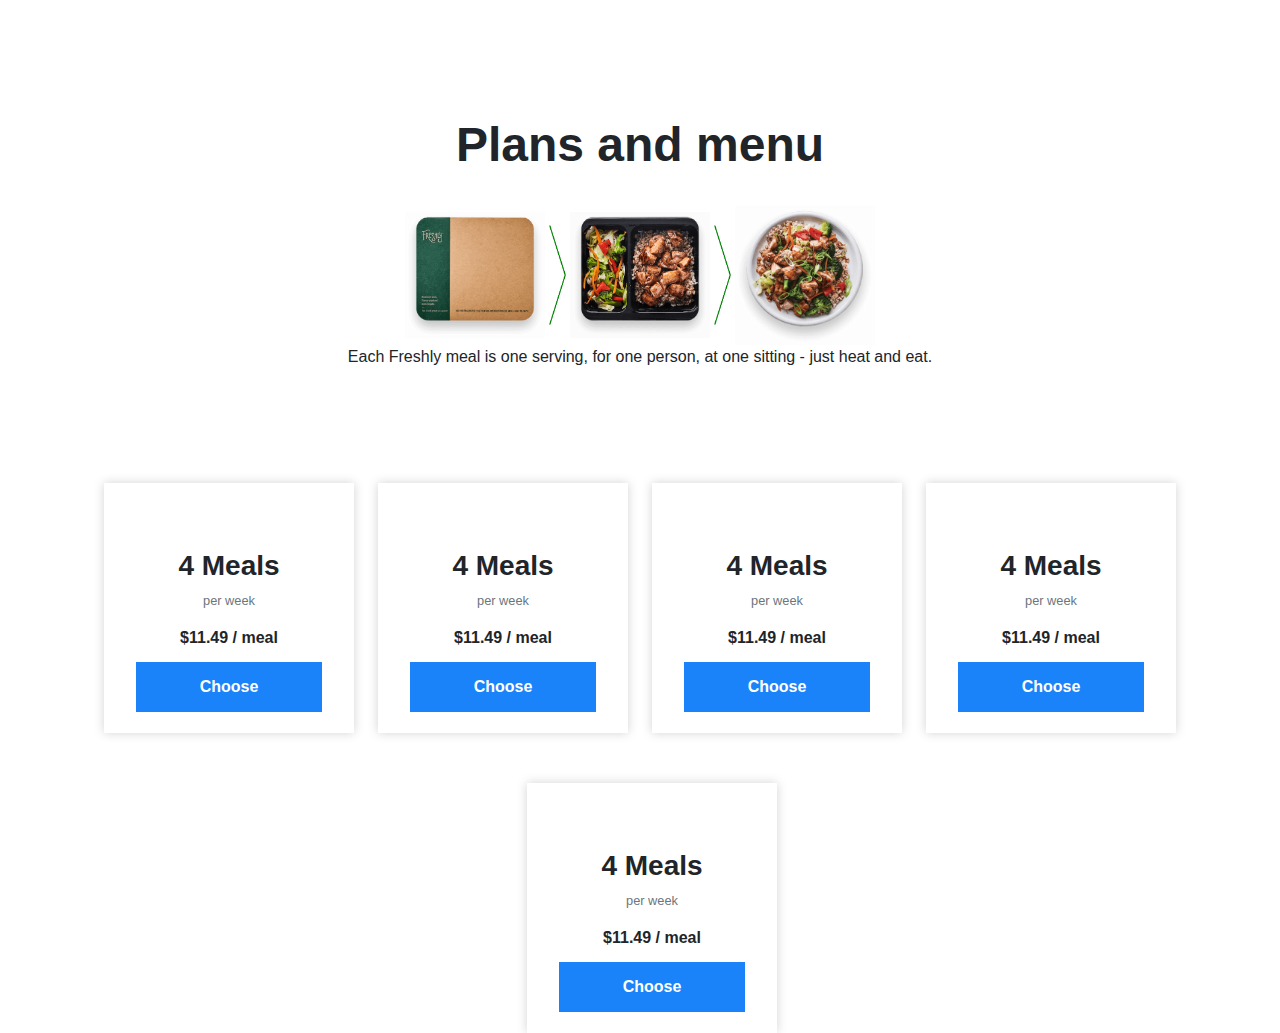
==== index.html @ 81914137 "created first page of freshly.com" ====
<html>
    <head>
        <title>Plans & Menu</title>
        <meta charset="utf-8">
        <meta name="viewport" content="width=device-width, initial-scale=1">
        <link rel="stylesheet" href="https://maxcdn.bootstrapcdn.com/bootstrap/4.5.2/css/bootstrap.min.css">
        <link rel="stylesheet" href="freshly-style-sheet.css">
        <script src="https://ajax.googleapis.com/ajax/libs/jquery/3.5.1/jquery.min.js"></script>
        <script src="https://cdnjs.cloudflare.com/ajax/libs/popper.js/1.16.0/umd/popper.min.js"></script>
        <script src="https://maxcdn.bootstrapcdn.com/bootstrap/4.5.2/js/bootstrap.min.js"></script>
        <script>
            $(document).ready(function(){
                $(".meal-button").mouseenter(function(){
                    $(this).animate({left: '+=2px', bottom: '+=2px'},'fast');
                });
                $(".meal-button").mouseleave(function(){
                    $(this).animate({left: '-=2px', bottom: '-=2px'},'fast');
                });
                $(".meal-button").mousedown(function(){
                    $(this).css("background-color", "#0066ff");
                    $(this).css("box-shadow", "0 0 20px lightgray");
                });
                $(".meal-button").mouseup(function(){
                    $(this).css("background-color", "#1a83fa");
                    $(this).css("box-shadow", "none");
                });
                $(window).on('resize', function(){
                    var windowWidth = $(window).width();
                    
                    if(windowWidth < 1090){
                        $('#mealplans').removeClass('d-flex');
                        $('#mealplans').addClass('d-none');
                        $('#mealplanslg').removeClass('d-none');
                        $('#mealplanslg').addClass('d-flex');
                    }else{
                        $('#mealplans').removeClass('d-none');
                        $('#mealplans').addClass('d-flex');
                        $('#mealplanslg').removeClass('d-flex');
                        $('#mealplanslg').addClass('d-none');
                    }
                });
                $(".btn").click(function(){
                    $(".btn").css("background-color", "white");
                    $(".btn").css("color", "black");
                    $(this).css("background-color", "#1a83fa");
                    $(this).css("color", "white");
                });
            });
            
        </script>
    </head>
    <body>
        <div class="container-fluid mt-3">
            <div class="d-flex flex-column align-items-center flex-wrap">
                
                <h1 id="plan_heading">Plans and menu</h1>
                <div class="mt-4">
                    <img class="img-style" src="1.png" alt="pic1">
                    <img class="seperator-style" src="4.png" alt="pic4">
                    <img class="img-style" src="2.png" alt="pic2">
                    <img class="seperator-style" src="4.png" alt="pic4">
                    <img class="img-style" src="3.png" alt="pic3">
                </div>
                <p>Each Freshly meal is one serving, for one person, at one sitting - just heat and eat.</p>
            </div>
            <div id="mealplans" class="d-flex flex-wrap justify-content-center mt-5">


                <div class="meal-box d-flex flex-column align-items-center justify-content-center">
                    <h3 class="font-weight-bold">4 Meals</h3>
                    <small class="text-secondary">per week</small>
                    <p class="font-weight-bold mt-3">$11.49 / meal</p>
                    <input class="meal-button" type="button" value="Choose">
                </div>
                <div class="meal-box d-flex flex-column align-items-center justify-content-center ml-4">
                    <h3 class="font-weight-bold">4 Meals</h3>
                    <small class="text-secondary">per week</small>
                    <p class="font-weight-bold mt-3">$11.49 / meal</p>
                    <input class="meal-button" type="button" value="Choose">
                </div>
                <div class="meal-box d-flex flex-column align-items-center justify-content-center ml-4">
                    <h3 class="font-weight-bold">4 Meals</h3>
                    <small class="text-secondary">per week</small>
                    <p class="font-weight-bold mt-3">$11.49 / meal</p>
                    <input class="meal-button" type="button" value="Choose">
                </div>
                <div class="meal-box d-flex flex-column align-items-center justify-content-center ml-4">
                    <h3 class="font-weight-bold">4 Meals</h3>
                    <small class="text-secondary">per week</small>
                    <p class="font-weight-bold mt-3">$11.49 / meal</p>
                    <input class="meal-button" type="button" value="Choose">
                </div>
                <div class="meal-box d-flex flex-column align-items-center justify-content-center ml-4">
                    <h3 class="font-weight-bold">4 Meals</h3>
                    <small class="text-secondary">per week</small>
                    <p class="font-weight-bold mt-3">$11.49 / meal</p>
                    <input class="meal-button" type="button" value="Choose">
                </div>
                
            </div>

            <div id="mealplanslg" class="meal-box-lg d-none flex-column align-items-center justify-content-center center">
                <p id="box_item_1">Meals per week:</p>
                <div id="box_item_2" class="btn-group w-100">
                    <button type="button" class="btn border">4</button>
                    <button type="button" class="btn border">6</button>
                    <button type="button" class="btn border">8</button>
                    <button type="button" class="btn border">10</button>
                    <button type="button" class="btn border">12</button>
                </div>
                <h3 id="box_item_3" class="font-weight-bold">4 Meals</h3>
                <small id="box_item_4" class="text-secondary">per week</small>
                <p id="box_item_5"  class="font-weight-bold mt-3">$11.49 / meal</p>
                <input class="meal-button" type="button" value="Select The 4 Meal Plan">
            </div>
        </div>
    </body>
</html>
---- freshly-style-sheet.css ----
#plan_heading{
    font-size: 48px;
    font-weight: 700;
    margin-top: 100px;
}

.img-style{
    max-width: 140px;
    height: auto;
}

.seperator-style {
    height: 100px;
}

@media only screen and (max-width: 526px) {
    .img-style {
        max-width: 80px;
    }
    .seperator-style {
        height: 50px;
    }
}

.plan-section{
    margin-top: 50px;
}
.meal-box{
    margin-top: 50px;
    width: 250px;
    height: 250px;
    border: 1px solid white;
    box-shadow: 0 0 10px lightgray;
    position: relative;
    resize: inherit;
    word-wrap: break-word;
}

.meal-box-lg{
    margin-top: 50px;
    width: 350px;
    height: 350px;
    border: 1px solid white;
    box-shadow: 0 0 10px lightgray;
    position: relative;
    resize: inherit;
}

.meal-button{
    background-color: #1a83fa;
    height: 45px;
    width: 75%;
    margin: auto;
    height: 50px;
    border: none;
    color: white;
    font-weight: 600;
    text-decoration: none;
    margin-top: 10px;
    cursor: pointer;
    position: absolute;
    bottom: 20px;
  }

  .btn:focus {
    outline: none;
    box-shadow: none;
  }

  #box_item_1{
    position: absolute;
    top: 10px;  
  }
  #box_item_2{
    position: absolute;
    top: 50px;  
  }
  #box_item_3{
    position: absolute;
    top: 100px;  
  }
  #box_item_4{
    position: absolute;
    top: 150px;  
  }
  #box_item_5{
    position: absolute;
    top: 200px;  
  }
  .center {
    margin: auto;
    width: 50%;
  }
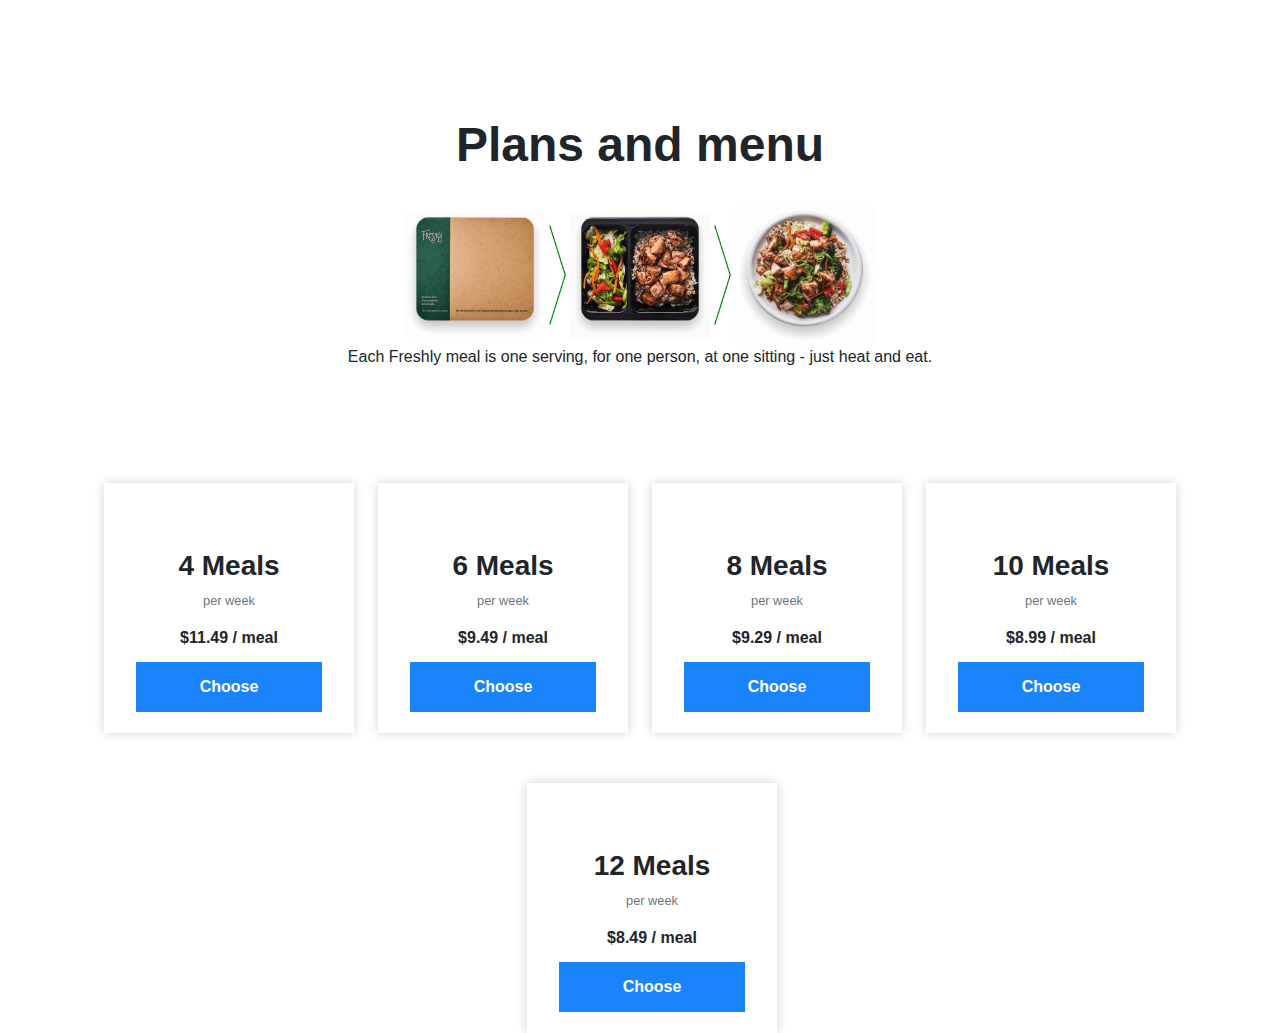
==== commit 38b11cd9: "Created page for delivery date selection, and linked this page with meal plans page" ====
--- a/index.html
+++ b/index.html
@@ -9,7 +9,43 @@
         <script src="https://cdnjs.cloudflare.com/ajax/libs/popper.js/1.16.0/umd/popper.min.js"></script>
         <script src="https://maxcdn.bootstrapcdn.com/bootstrap/4.5.2/js/bootstrap.min.js"></script>
         <script>
+            function showPlan(caller){
+                if(caller.value == "4"){
+                    document.getElementById("box_item_3").innerHTML = "4 Meals";
+                    document.getElementById("box_item_5").innerHTML = "$11.49 / Meal";
+                    document.getElementById("box_item_6").value = "Select The 4 Meal Plan";
+                }else if (caller.value == "6"){
+                    document.getElementById("box_item_3").innerHTML = "6 Meals";
+                    document.getElementById("box_item_5").innerHTML = "$9.49 / Meal";
+                    document.getElementById("box_item_6").value = "Select The 6 Meal Plan";
+                }else if (caller.value == "8"){
+                    document.getElementById("box_item_3").innerHTML = "8 Meals";
+                    document.getElementById("box_item_5").innerHTML = "$9.29 / Meal";
+                    document.getElementById("box_item_6").value = "Select The 8 Meal Plan";
+                }else if (caller.value == "10"){
+                    document.getElementById("box_item_3").innerHTML = "10 Meals";
+                    document.getElementById("box_item_5").innerHTML = "$8.99 / Meal";
+                    document.getElementById("box_item_6").value = "Select The 10 Meal Plan";
+                }else if (caller.value == "12"){
+                    document.getElementById("box_item_3").innerHTML = "12 Meals";
+                    document.getElementById("box_item_5").innerHTML = "$8.49 / Meal";
+                    document.getElementById("box_item_6").value = "Select The 12 Meal Plan";
+                }
+            }
+
             $(document).ready(function(){
+                var windowWidth = $(window).width();
+                if(windowWidth < 1090){
+                        $('#mealplans').removeClass('d-flex');
+                        $('#mealplans').addClass('d-none');
+                        $('#mealplanslg').removeClass('d-none');
+                        $('#mealplanslg').addClass('d-flex');
+                    }else{
+                        $('#mealplans').removeClass('d-none');
+                        $('#mealplans').addClass('d-flex');
+                        $('#mealplanslg').removeClass('d-flex');
+                        $('#mealplanslg').addClass('d-none');
+                    }
                 $(".meal-button").mouseenter(function(){
                     $(this).animate({left: '+=2px', bottom: '+=2px'},'fast');
                 });
@@ -25,7 +61,7 @@
                     $(this).css("box-shadow", "none");
                 });
                 $(window).on('resize', function(){
-                    var windowWidth = $(window).width();
+                    windowWidth = $(window).width();
                     
                     if(windowWidth < 1090){
                         $('#mealplans').removeClass('d-flex');
@@ -70,31 +106,31 @@
                     <h3 class="font-weight-bold">4 Meals</h3>
                     <small class="text-secondary">per week</small>
                     <p class="font-weight-bold mt-3">$11.49 / meal</p>
-                    <input class="meal-button" type="button" value="Choose">
+                    <input class="meal-button" type="button" onclick = "window.location.href='day.html';" value="Choose">
                 </div>
                 <div class="meal-box d-flex flex-column align-items-center justify-content-center ml-4">
-                    <h3 class="font-weight-bold">4 Meals</h3>
+                    <h3 class="font-weight-bold">6 Meals</h3>
                     <small class="text-secondary">per week</small>
-                    <p class="font-weight-bold mt-3">$11.49 / meal</p>
-                    <input class="meal-button" type="button" value="Choose">
+                    <p class="font-weight-bold mt-3">$9.49 / meal</p>
+                    <input class="meal-button" type="button" onclick = "window.location.href='day.html';" value="Choose">
                 </div>
                 <div class="meal-box d-flex flex-column align-items-center justify-content-center ml-4">
-                    <h3 class="font-weight-bold">4 Meals</h3>
+                    <h3 class="font-weight-bold">8 Meals</h3>
                     <small class="text-secondary">per week</small>
-                    <p class="font-weight-bold mt-3">$11.49 / meal</p>
-                    <input class="meal-button" type="button" value="Choose">
+                    <p class="font-weight-bold mt-3">$9.29 / meal</p>
+                    <input class="meal-button" type="button" onclick = "window.location.href='day.html';" value="Choose">
                 </div>
                 <div class="meal-box d-flex flex-column align-items-center justify-content-center ml-4">
-                    <h3 class="font-weight-bold">4 Meals</h3>
+                    <h3 class="font-weight-bold">10 Meals</h3>
                     <small class="text-secondary">per week</small>
-                    <p class="font-weight-bold mt-3">$11.49 / meal</p>
-                    <input class="meal-button" type="button" value="Choose">
+                    <p class="font-weight-bold mt-3">$8.99 / meal</p>
+                    <input class="meal-button" type="button" onclick = "window.location.href='day.html';" value="Choose">
                 </div>
                 <div class="meal-box d-flex flex-column align-items-center justify-content-center ml-4">
-                    <h3 class="font-weight-bold">4 Meals</h3>
+                    <h3 class="font-weight-bold">12 Meals</h3>
                     <small class="text-secondary">per week</small>
-                    <p class="font-weight-bold mt-3">$11.49 / meal</p>
-                    <input class="meal-button" type="button" value="Choose">
+                    <p class="font-weight-bold mt-3">$8.49 / meal</p>
+                    <input class="meal-button" type="button" onclick = "window.location.href='day.html';" value="Choose">
                 </div>
                 
             </div>
@@ -102,16 +138,16 @@
             <div id="mealplanslg" class="meal-box-lg d-none flex-column align-items-center justify-content-center center">
                 <p id="box_item_1">Meals per week:</p>
                 <div id="box_item_2" class="btn-group w-100">
-                    <button type="button" class="btn border">4</button>
-                    <button type="button" class="btn border">6</button>
-                    <button type="button" class="btn border">8</button>
-                    <button type="button" class="btn border">10</button>
-                    <button type="button" class="btn border">12</button>
+                    <button type="button" onclick="showPlan(this)" class="btn border" value ="4">4</button>
+                    <button type="button" onclick="showPlan(this)" class="btn border" value ="6">6</button>
+                    <button type="button" onclick="showPlan(this)" class="btn border" value ="8">8</button>
+                    <button type="button" onclick="showPlan(this)" class="btn border" value ="10">10</button>
+                    <button type="button" onclick="showPlan(this)" class="btn border" value ="12">12</button>
                 </div>
                 <h3 id="box_item_3" class="font-weight-bold">4 Meals</h3>
                 <small id="box_item_4" class="text-secondary">per week</small>
                 <p id="box_item_5"  class="font-weight-bold mt-3">$11.49 / meal</p>
-                <input class="meal-button" type="button" value="Select The 4 Meal Plan">
+                <input id="box_item_6" class="meal-button" type="button" onclick = "window.location.href='day.html';" value="Select The 4 Meal Plan">
             </div>
         </div>
     </body>
--- a/freshly-style-sheet.css
+++ b/freshly-style-sheet.css
@@ -61,7 +61,7 @@
     position: absolute;
     bottom: 20px;
   }
-
+  
   .btn:focus {
     outline: none;
     box-shadow: none;
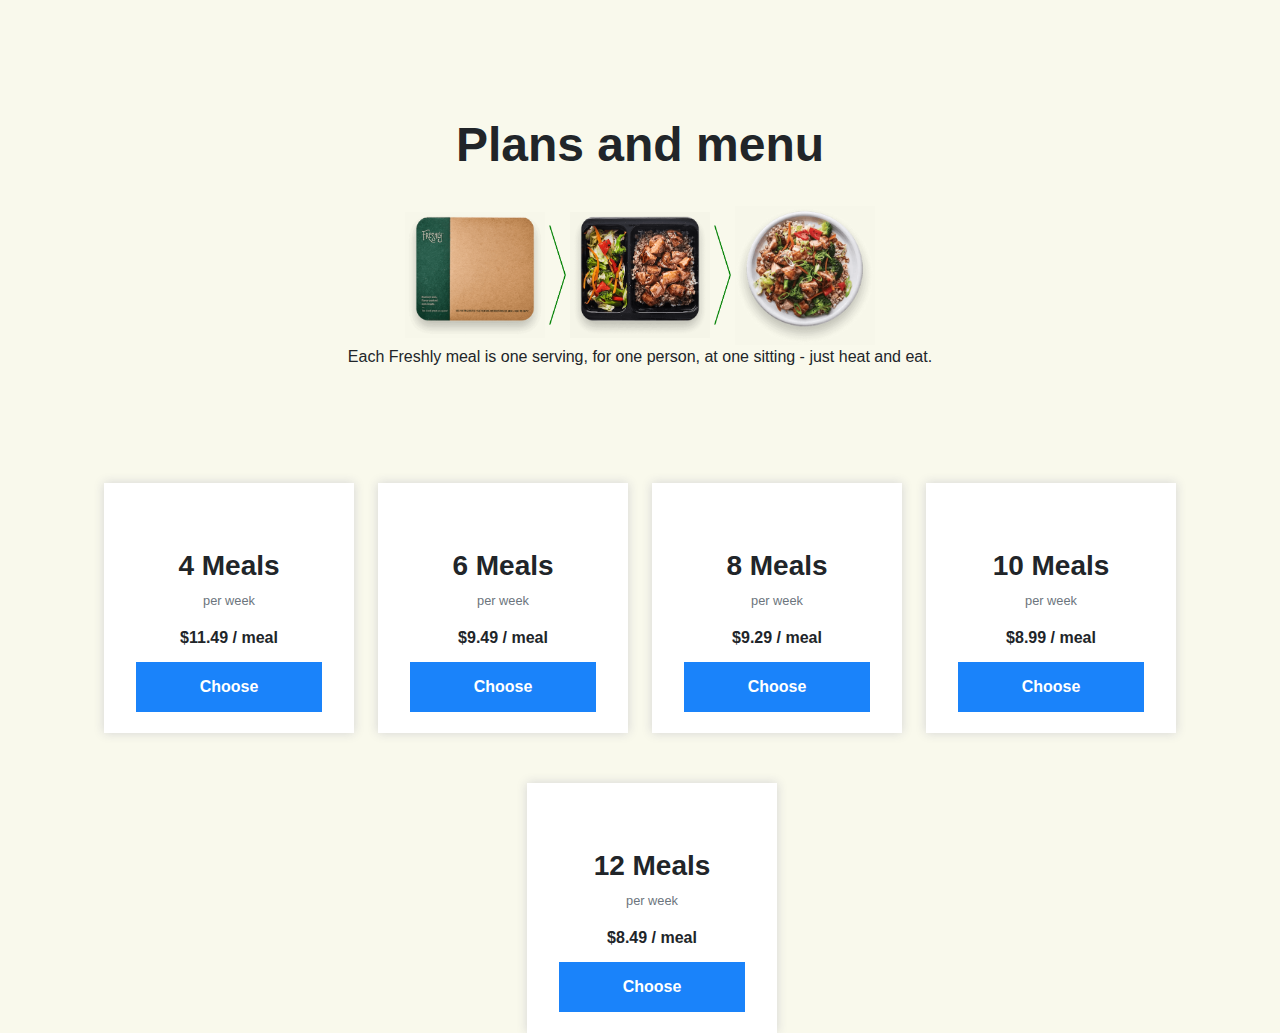
==== commit c07644ed: "Created checkout form, and some adjustments in previous pages" ====
--- a/index.html
+++ b/index.html
@@ -9,27 +9,37 @@
         <script src="https://cdnjs.cloudflare.com/ajax/libs/popper.js/1.16.0/umd/popper.min.js"></script>
         <script src="https://maxcdn.bootstrapcdn.com/bootstrap/4.5.2/js/bootstrap.min.js"></script>
         <script>
+
+            function redirect(caller){
+                window.location.href = "day.html?meals=" + caller.value;
+            }
+
             function showPlan(caller){
                 if(caller.value == "4"){
                     document.getElementById("box_item_3").innerHTML = "4 Meals";
                     document.getElementById("box_item_5").innerHTML = "$11.49 / Meal";
-                    document.getElementById("box_item_6").value = "Select The 4 Meal Plan";
+                    document.getElementById("box_item_6").innerHTML = "Select The 4 Meal Plan";
+                    document.getElementById("box_item_6").value = '4';
                 }else if (caller.value == "6"){
                     document.getElementById("box_item_3").innerHTML = "6 Meals";
                     document.getElementById("box_item_5").innerHTML = "$9.49 / Meal";
-                    document.getElementById("box_item_6").value = "Select The 6 Meal Plan";
+                    document.getElementById("box_item_6").innerHTML = "Select The 6 Meal Plan";
+                    document.getElementById("box_item_6").value = '6';
                 }else if (caller.value == "8"){
                     document.getElementById("box_item_3").innerHTML = "8 Meals";
                     document.getElementById("box_item_5").innerHTML = "$9.29 / Meal";
-                    document.getElementById("box_item_6").value = "Select The 8 Meal Plan";
+                    document.getElementById("box_item_6").innerHTML = "Select The 8 Meal Plan";
+                    document.getElementById("box_item_6").value = '8';
                 }else if (caller.value == "10"){
                     document.getElementById("box_item_3").innerHTML = "10 Meals";
                     document.getElementById("box_item_5").innerHTML = "$8.99 / Meal";
-                    document.getElementById("box_item_6").value = "Select The 10 Meal Plan";
+                    document.getElementById("box_item_6").innerHTML = "Select The 10 Meal Plan";
+                    document.getElementById("box_item_6").value = '10';
                 }else if (caller.value == "12"){
                     document.getElementById("box_item_3").innerHTML = "12 Meals";
                     document.getElementById("box_item_5").innerHTML = "$8.49 / Meal";
-                    document.getElementById("box_item_6").value = "Select The 12 Meal Plan";
+                    document.getElementById("box_item_6").innerHTML = "Select The 12 Meal Plan";
+                    document.getElementById("box_item_6").value = '12';
                 }
             }
 
@@ -106,31 +116,31 @@
                     <h3 class="font-weight-bold">4 Meals</h3>
                     <small class="text-secondary">per week</small>
                     <p class="font-weight-bold mt-3">$11.49 / meal</p>
-                    <input class="meal-button" type="button" onclick = "window.location.href='day.html';" value="Choose">
+                    <input class="meal-button" type="button" onclick = "window.location.href='day.html?meals=4';" value="Choose">
                 </div>
                 <div class="meal-box d-flex flex-column align-items-center justify-content-center ml-4">
                     <h3 class="font-weight-bold">6 Meals</h3>
                     <small class="text-secondary">per week</small>
                     <p class="font-weight-bold mt-3">$9.49 / meal</p>
-                    <input class="meal-button" type="button" onclick = "window.location.href='day.html';" value="Choose">
+                    <input class="meal-button" type="button" onclick = "window.location.href='day.html?meals=6';"  value="Choose">
                 </div>
                 <div class="meal-box d-flex flex-column align-items-center justify-content-center ml-4">
                     <h3 class="font-weight-bold">8 Meals</h3>
                     <small class="text-secondary">per week</small>
                     <p class="font-weight-bold mt-3">$9.29 / meal</p>
-                    <input class="meal-button" type="button" onclick = "window.location.href='day.html';" value="Choose">
+                    <input class="meal-button" type="button" onclick = "window.location.href='day.html?meals=8';"  value="Choose">
                 </div>
                 <div class="meal-box d-flex flex-column align-items-center justify-content-center ml-4">
                     <h3 class="font-weight-bold">10 Meals</h3>
                     <small class="text-secondary">per week</small>
                     <p class="font-weight-bold mt-3">$8.99 / meal</p>
-                    <input class="meal-button" type="button" onclick = "window.location.href='day.html';" value="Choose">
+                    <input class="meal-button" type="button" onclick = "window.location.href='day.html?meals=10';"  value="Choose">
                 </div>
                 <div class="meal-box d-flex flex-column align-items-center justify-content-center ml-4">
                     <h3 class="font-weight-bold">12 Meals</h3>
                     <small class="text-secondary">per week</small>
                     <p class="font-weight-bold mt-3">$8.49 / meal</p>
-                    <input class="meal-button" type="button" onclick = "window.location.href='day.html';" value="Choose">
+                    <input class="meal-button" type="button" onclick = "window.location.href='day.html?meals=12';"  value="Choose">
                 </div>
                 
             </div>
@@ -147,7 +157,7 @@
                 <h3 id="box_item_3" class="font-weight-bold">4 Meals</h3>
                 <small id="box_item_4" class="text-secondary">per week</small>
                 <p id="box_item_5"  class="font-weight-bold mt-3">$11.49 / meal</p>
-                <input id="box_item_6" class="meal-button" type="button" onclick = "window.location.href='day.html';" value="Select The 4 Meal Plan">
+                <button id="box_item_6" class="meal-button" type="button" onclick = "redirect(this)" value="4">Select The 4 Meal Plan</button>
             </div>
         </div>
     </body>
--- a/freshly-style-sheet.css
+++ b/freshly-style-sheet.css
@@ -1,3 +1,6 @@
+body{
+  background-color: #f9f9ec;
+}
 #plan_heading{
     font-size: 48px;
     font-weight: 700;
@@ -22,6 +25,8 @@
     }
 }
 
+
+
 .plan-section{
     margin-top: 50px;
 }
@@ -34,6 +39,7 @@
     position: relative;
     resize: inherit;
     word-wrap: break-word;
+    background-color: white;
 }
 
 .meal-box-lg{
@@ -44,18 +50,24 @@
     box-shadow: 0 0 10px lightgray;
     position: relative;
     resize: inherit;
+    background-color: white;
+}
+
+@media only screen and (max-width: 400px) {
+  
+  .meal-box-lg{
+     width: 100% !important;
+  }
 }
 
 .meal-button{
     background-color: #1a83fa;
-    height: 45px;
-    width: 75%;
     margin: auto;
     height: 50px;
+    width: 75%;
     border: none;
     color: white;
     font-weight: 600;
-    text-decoration: none;
     margin-top: 10px;
     cursor: pointer;
     position: absolute;
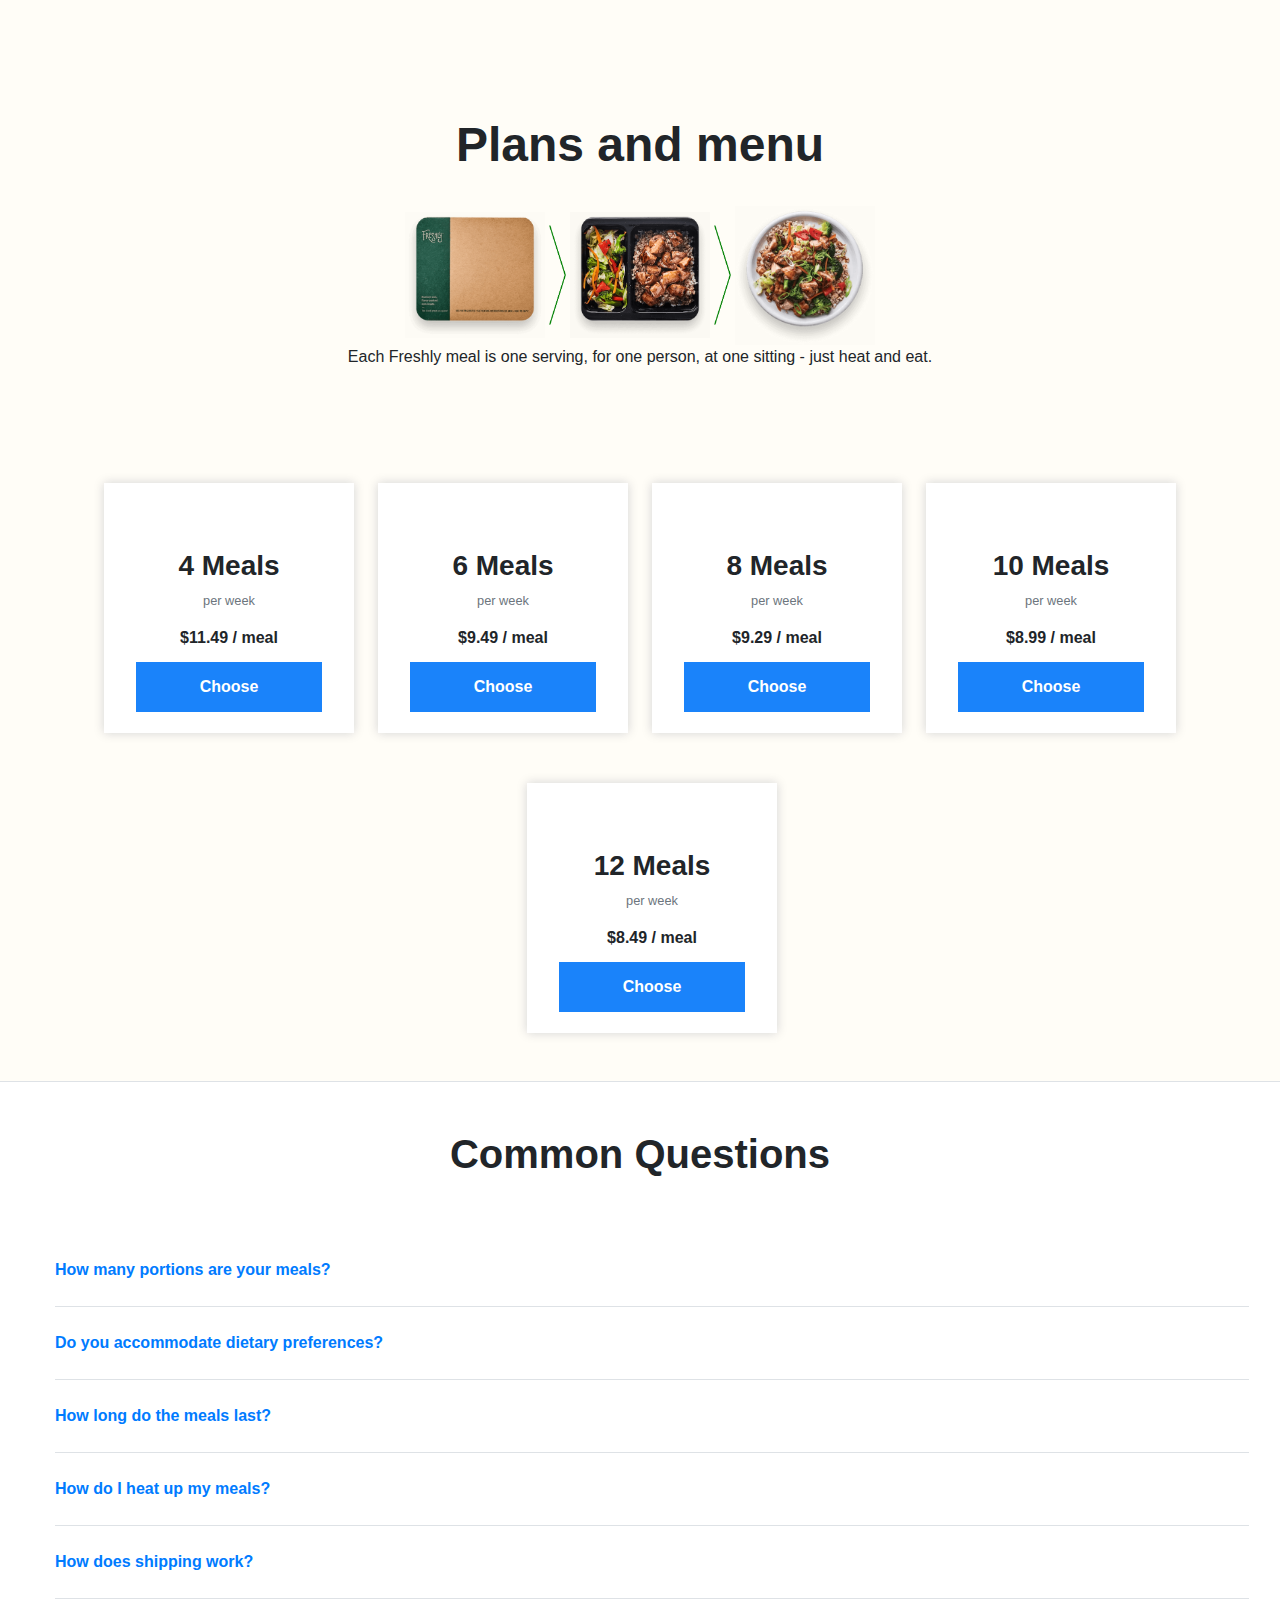
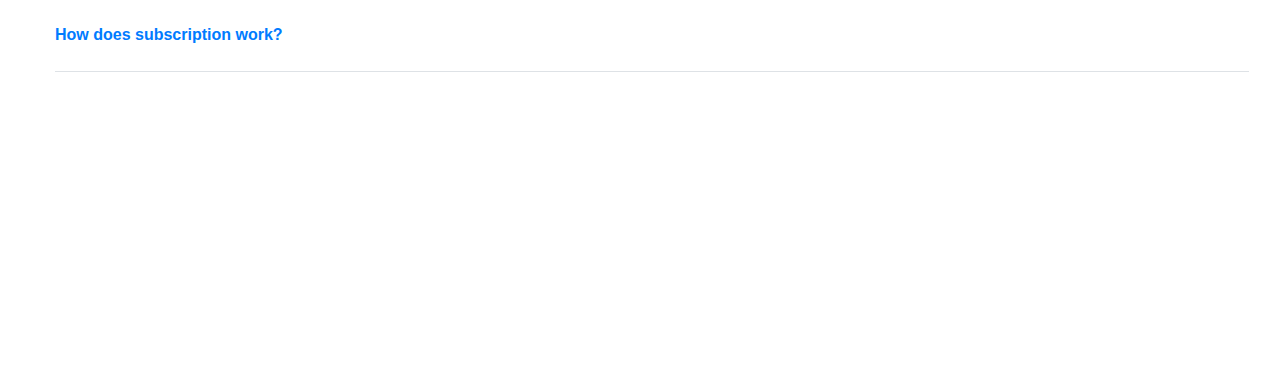
==== commit 4bd43a1d: "Added faq's accordion, responsive fixess." ====
--- a/index.html
+++ b/index.html
@@ -15,6 +15,7 @@
             }
 
             function showPlan(caller){
+
                 if(caller.value == "4"){
                     document.getElementById("box_item_3").innerHTML = "4 Meals";
                     document.getElementById("box_item_5").innerHTML = "$11.49 / Meal";
@@ -160,5 +161,6 @@
                 <button id="box_item_6" class="meal-button" type="button" onclick = "redirect(this)" value="4">Select The 4 Meal Plan</button>
             </div>
         </div>
+        <embed class="mt-5" type="text/html" src="freshlyfaqs.html"  width="100%" height="100%">
     </body>
 </html>--- a/freshly-style-sheet.css
+++ b/freshly-style-sheet.css
@@ -1,6 +1,7 @@
 body{
-  background-color: #f9f9ec;
+  background-color: #fffdf7;
 }
+
 #plan_heading{
     font-size: 48px;
     font-weight: 700;
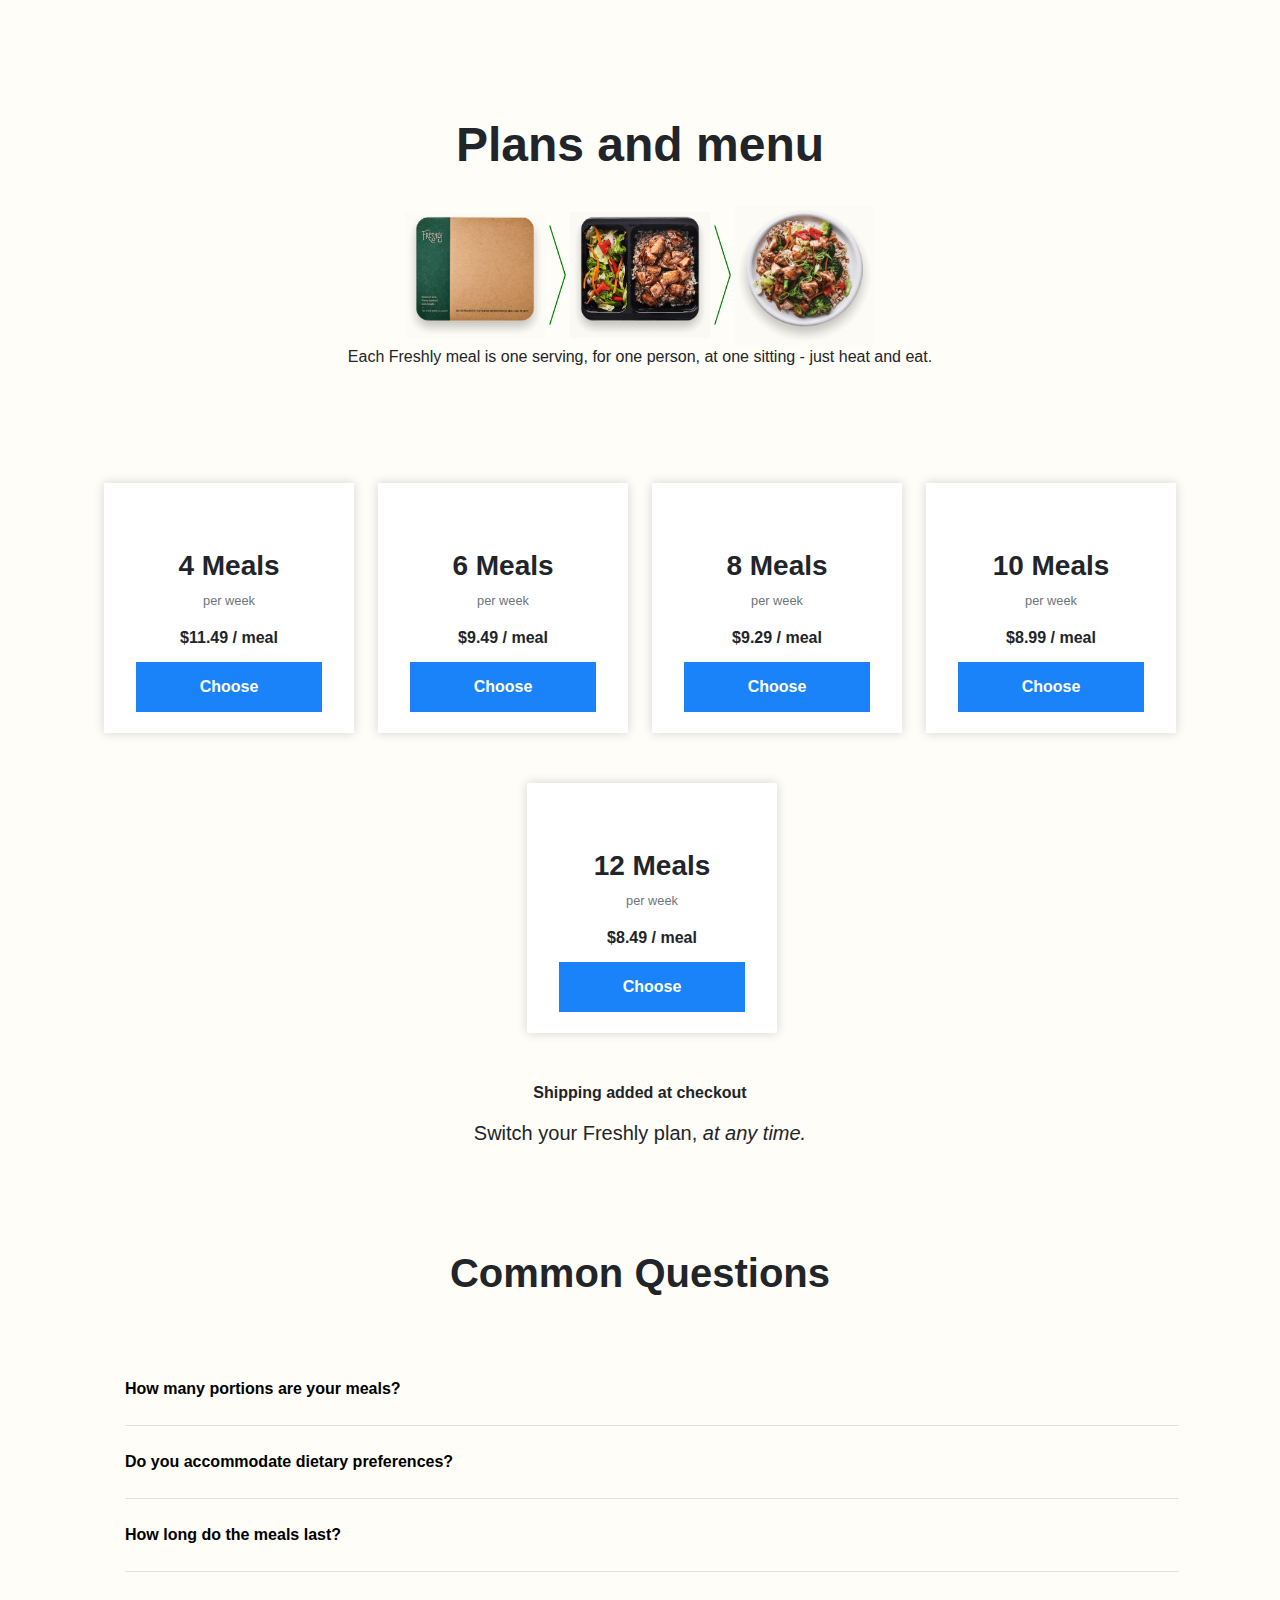
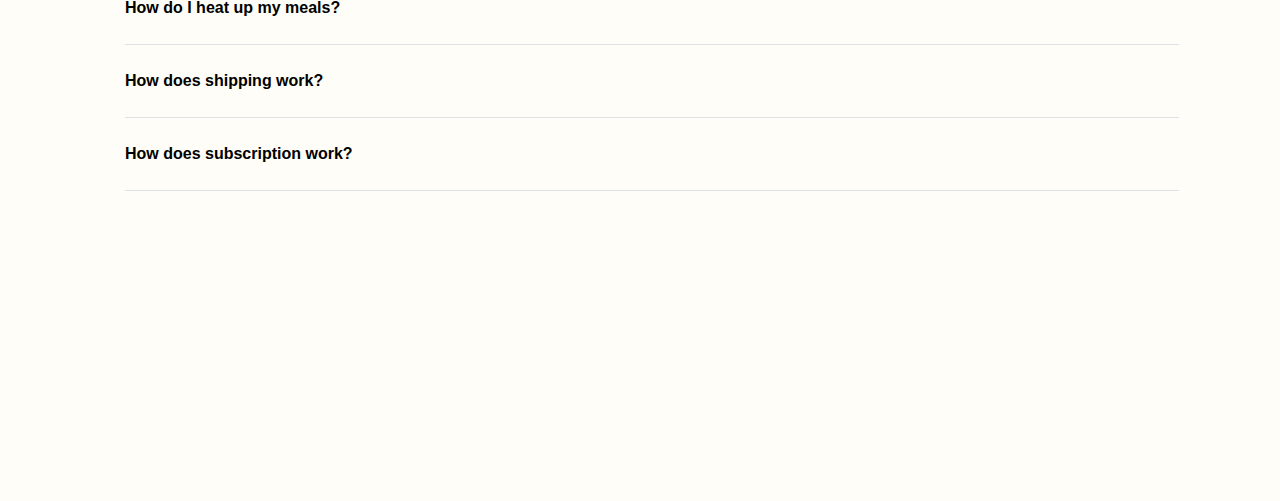
==== commit 87d82a53: "fixes in faqs" ====
--- a/index.html
+++ b/index.html
@@ -160,6 +160,8 @@
                 <p id="box_item_5"  class="font-weight-bold mt-3">$11.49 / meal</p>
                 <button id="box_item_6" class="meal-button" type="button" onclick = "redirect(this)" value="4">Select The 4 Meal Plan</button>
             </div>
+            <p class="text-center font-weight-bold mt-5">Shipping added at checkout</p>
+            <h5 class="text-center font-weight-normal">Switch your Freshly plan, <i>at any time.</i></h5>
         </div>
         <embed class="mt-5" type="text/html" src="freshlyfaqs.html"  width="100%" height="100%">
     </body>
